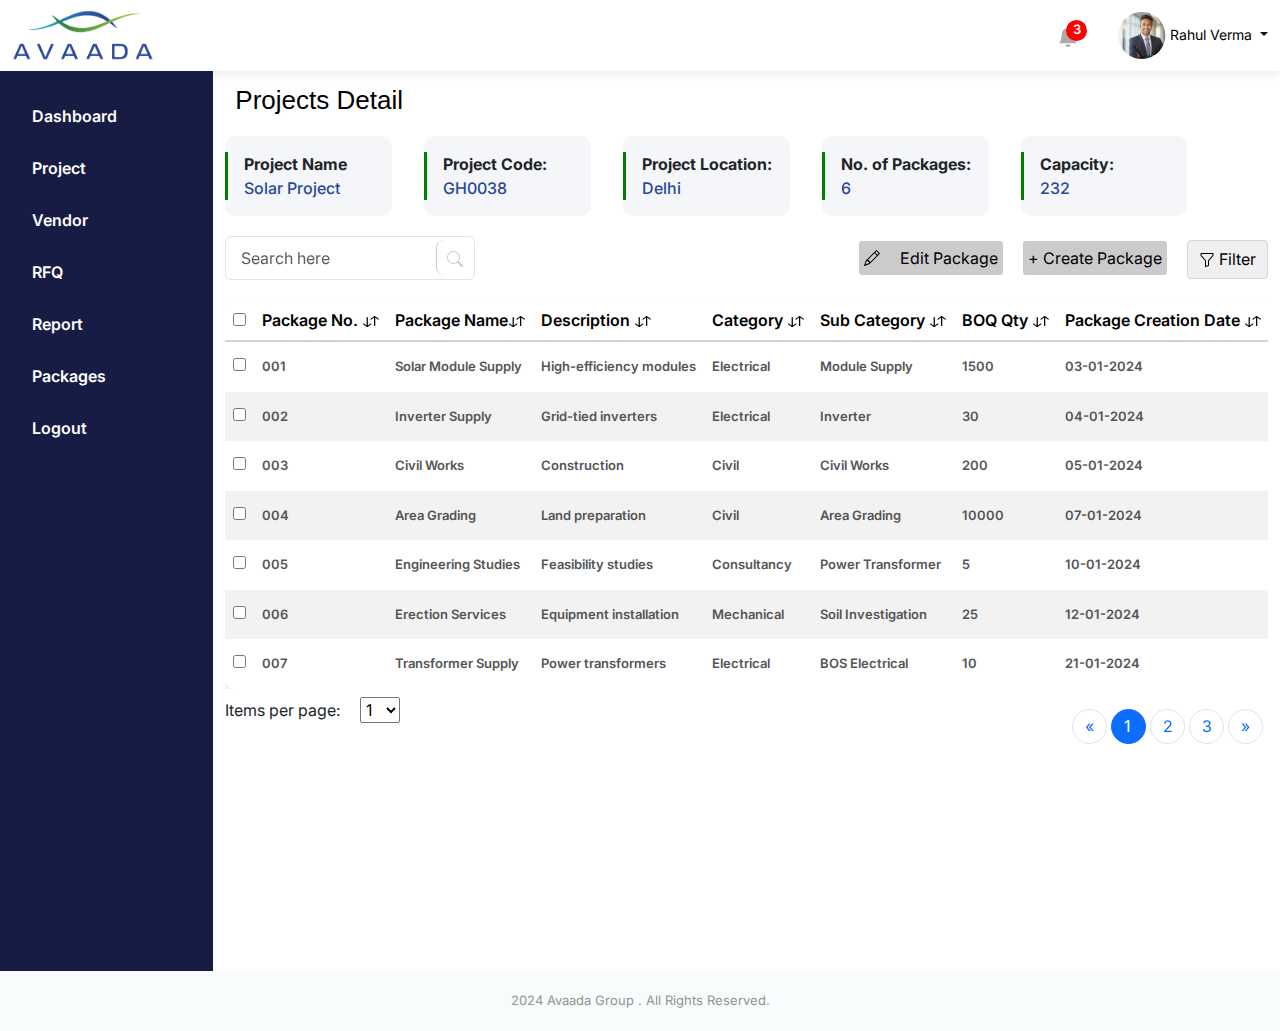
==== Detailproject.html @ 801e7b86 "." ====
<!DOCTYPE html>
<html lang="en">
  <head>
    <meta charset="UTF-8" />
    <meta name="viewport" content="width=device-width, initial-scale=1.0" />
    <title>Avaada</title>
    <link rel="stylesheet" href="css/bootstrap.min.css" />
    <link rel="stylesheet" href="css/style.css" />
    <link rel="preconnect" href="https://fonts.googleapis.com" />
    <link rel="preconnect" href="https://fonts.gstatic.com" crossorigin />
    <link
      href="https://fonts.googleapis.com/css2?family=Inter:wght@300;400;500;600;700;800&display=swap"
      rel="stylesheet"
    />
  </head>
  <body>
    <header>
      <div class="container-fluid">
        <div class="row">
          <div class="col-md-2">
            <a href="listingproject.html"
              ><img src="images/logo.png" alt="" height="51"
            /></a>
          </div>

          <div class="col-md-5 ms-auto invites_log1">
            <div class="invites"></div>

            <div class="notification">
              <a
                class="dropdown-toggle"
                href="#"
                role="button"
                data-bs-toggle="dropdown"
                aria-expanded="false"
              >
                <svg
                  xmlns="http://www.w3.org/2000/svg"
                  width="20"
                  height="20"
                  fill="currentColor"
                  class="bi bi-bell-fill"
                  viewBox="0 0 16 16"
                >
                  <path
                    d="M8 16a2 2 0 0 0 2-2H6a2 2 0 0 0 2 2m.995-14.901a1 1 0 1 0-1.99 0A5 5 0 0 0 3 6c0 1.098-.5 6-2 7h14c-1.5-1-2-5.902-2-7 0-2.42-1.72-4.44-4.005-4.901"
                  />
                </svg>

                <div class="circle">3</div>
              </a>

              <div class="dropdown">
                <div class="notifications dropdown-menu">
                  <div class="notifications_heading justify-content-between">
                    Notifications

                    <span>2 New</span>
                  </div>

                  <div class="notifications_inside">
                    <ul>
                      <li>
                        <a href="#"
                          >New vendor details submitted: Vendor Code VND205</a
                        >
                        <div class="time_outer">
                          <img src="images/time.png" alt="" /> 30 Min Ago
                        </div>
                      </li>

                      <li>
                        <a href="#"
                          >Vendor details received: Vendor Code VND203, Name -
                          MechCorp Engineering.</a
                        >
                        <div class="time_outer">
                          <img src="images/time.png" alt="" /> 47 Min Ago
                        </div>
                      </li>
                    </ul>
                  </div>
                </div>
              </div>
            </div>

            <div class="user_box">
              <img src="images/userkumar.png" alt="" />
              <a
                class="dropdown-toggle"
                href="#"
                role="button"
                data-bs-toggle="dropdown"
                aria-expanded="false"
              >
                Rahul Verma
              </a>

              <div class="dropdown">
                <ul class="dropdown-menu">
                  <li><a class="dropdown-item" href="#">Profile </a></li>
                  <li><a class="dropdown-item" href="#">Settings</a></li>
                  <li><a class="dropdown-item" href="index.html">Logout</a></li>
                </ul>
              </div>
            </div>
          </div>
        </div>
      </div>
    </header>

    <section>
      <div class="container-fluid">
        <div class="row">
          <div class="col-md-2 left_menu">
            <ul>
              <li><a href="#">Dashboard</a></li>
              <li><a href="#">Project</a></li>
              <li><a href="#">Vendor</a></li>
              <li><a href="Rfqlisting.html">RFQ</a></li>
              <li><a href="#">Report</a></li>
              <li><a href="listingpackage.html">Packages</a></li>
              <li><a href="#">Logout</a></li>
              <!-- <li><a href="#">Accounts</a></li> -->
            </ul>
          </div>

          <div class="col-md-10">
            <div class="listing_project">
              <p>Projects Detail</p>
            </div>
            <div class="listing_project_block_1">
              <div class="listing_project_block_2">
                <div class="listing_project_block_3">
                  <p><b>Project Name</b></p>
                  <p class="block_detail_listing">Solar Project</p>
                </div>
              </div>
              <div class="listing_project_block_2">
                <div class="listing_project_block_3">
                  <p><b>Project Code:</b></p>
                  <p class="block_detail_listing">GH0038</p>
                </div>
              </div>
              <div class="listing_project_block_2">
                <div class="listing_project_block_3">
                  <p><b>Project Location:</b></p>
                  <p class="block_detail_listing">Delhi</p>
                </div>
              </div>
              <div class="listing_project_block_2">
                <div class="listing_project_block_3">
                  <p><b>No. of Packages:</b></p>
                  <p class="block_detail_listing">6</p>
                </div>
              </div>
              <div class="listing_project_block_2">
                <div class="listing_project_block_3">
                  <p><b>Capacity:</b></p>
                  <p class="block_detail_listing">232</p>
                </div>
              </div>
            </div>
            <div class="search_filter_outers ms-auto">
              <div class="search_main">
                <div id="custom-search-input">
                  <div class="input-group col-md-12">
                    <input
                      type="text"
                      class="form-control input-lg"
                      placeholder="Search here"
                      fdprocessedid="8achb"
                    />
                    <span class="input-group-btn">
                      <button
                        class="btn btn-info btn-lg"
                        type="button"
                        fdprocessedid="trsp06"
                      >
                        <span class="glyphicon glyphicon-search"
                          ><svg
                            xmlns="http://www.w3.org/2000/svg"
                            width="16"
                            height="16"
                            fill="currentColor"
                            class="bi bi-search"
                            viewBox="0 0 16 16"
                          >
                            <path
                              d="M11.742 10.344a6.5 6.5 0 1 0-1.397 1.398h-.001q.044.06.098.115l3.85 3.85a1 1 0 0 0 1.415-1.414l-3.85-3.85a1 1 0 0 0-.115-.1zM12 6.5a5.5 5.5 0 1 1-11 0 5.5 5.5 0 0 1 11 0"
                            ></path></svg
                        ></span>
                      </button>
                    </span>
                  </div>
                </div>
              </div>
              <div class="create_listing_project">
                <a
                  href="Editpackagedetailpage.html"
                  class="vendor_btn vendor_maine_content"
                >
                  <svg
                    xmlns="http://www.w3.org/2000/svg"
                    width="16"
                    height="16"
                    fill="currentColor"
                    class="bi bi-pencil"
                    viewBox="0 0 16 16"
                  >
                    <path
                      d="M12.146.146a.5.5 0 0 1 .708 0l3 3a.5.5 0 0 1 0 .708l-10 10a.5.5 0 0 1-.168.11l-5 2a.5.5 0 0 1-.65-.65l2-5a.5.5 0 0 1 .11-.168zM11.207 2.5 13.5 4.793 14.793 3.5 12.5 1.207zm1.586 3L10.5 3.207 4 9.707V10h.5a.5.5 0 0 1 .5.5v.5h.5a.5.5 0 0 1 .5.5v.5h.293zm-9.761 5.175-.106.106-1.528 3.821 3.821-1.528.106-.106A.5.5 0 0 1 5 12.5V12h-.5a.5.5 0 0 1-.5-.5V11h-.5a.5.5 0 0 1-.468-.325"
                    /></svg
                  >Edit Package
                </a>
                <a
                  href="Deatilpackage.html"
                  class="vendor_btn vendor_maine_content"
                  >+ Create Package</a
                >
                <div class="filter_main">
                  <button fdprocessedid="wyyigxh">
                    <span>
                      <svg
                        xmlns="http://www.w3.org/2000/svg"
                        width="16"
                        height="16"
                        fill="currentColor"
                        class="bi bi-funnel"
                        viewBox="0 0 16 16"
                      >
                        <path
                          d="M1.5 1.5A.5.5 0 0 1 2 1h12a.5.5 0 0 1 .5.5v2a.5.5 0 0 1-.128.334L10 8.692V13.5a.5.5 0 0 1-.342.474l-3 1A.5.5 0 0 1 6 14.5V8.692L1.628 3.834A.5.5 0 0 1 1.5 3.5zm1 .5v1.308l4.372 4.858A.5.5 0 0 1 7 8.5v5.306l2-.666V8.5a.5.5 0 0 1 .128-.334L13.5 3.308V2z"
                        ></path>
                      </svg>
                    </span>
                    Filter
                  </button>
                </div>
              </div>
            </div>

            <div class="listing_main" style="overflow-x: scroll">
              <table>
                <thead>
                  <tr>
                    <th><input type="checkbox" /></th>
                    <th class="vendor_tabels">
                      Package No. <img src="images/code.png" alt="" />
                    </th>
                    <th class="vendor_tabels">
                      Package Name<img src="images/code.png" alt="" />
                    </th>
                    <th class="vendor_tabels">
                      Description
                      <img src="images/code.png" alt="" />
                    </th>
                    <th class="vendor_tabels">
                      Category <img src="images/code.png" alt="" />
                    </th>
                    <th class="vendor_tabels">
                      Sub Category
                      <img src="images/code.png" alt="" />
                    </th>
                    <th class="vendor_tabels">
                      BOQ Qty
                      <img src="images/code.png" alt="" />
                    </th>
                    <th class="vendor_tabels">
                      Package Creation Date
                      <img src="images/code.png" alt="" />
                    </th>
                    <th class="vendor_tabels">
                      Status <img src="images/code.png" alt="" />
                    </th>
                    <th class="vendor_tabels">
                      Department <img src="images/code.png" alt="" />
                    </th>
                    <th class="vendor_tabels">
                      Due Date <img src="images/code.png" alt="" />
                    </th>
                  </tr>
                </thead>
                <tbody>
                  <tr class="maine_tr_vendor">
                    <td><input type="checkbox" /></td>

                    <td>001</td>
                    <td>Solar Module Supply</td>
                    <td>High-efficiency modules</td>
                    <td>Electrical</td>
                    <td>Module Supply</td>
                    <td>1500</td>
                    <td>03-01-2024</td>
                    <td><p class="maine_inprogess_listing">Planning</p></td>
                    <td>Procurement</td>
                    <td>03-01-2024</td>
                  </tr>
                  <tr class="maine_tr_vendor">
                    <td><input type="checkbox" /></td>

                    <td>002</td>
                    <td>Inverter Supply</td>
                    <td>Grid-tied inverters</td>
                    <td>Electrical</td>
                    <td>Inverter</td>
                    <td>30</td>
                    <td>04-01-2024</td>
                    <td><p class="maine_inprogess_listing">Ordered</p></td>
                    <td>Procurement</td>
                    <td>04-01-2024</td>
                  </tr>

                  <tr class="maine_tr_vendor">
                    <td><input type="checkbox" /></td>

                    <td>003</td>
                    <td>Civil Works</td>
                    <td>Construction</td>
                    <td>Civil</td>
                    <td>Civil Works</td>
                    <td>200</td>
                    <td>05-01-2024</td>
                    <td><p class="maine_inprogess_listing">Delivered</p></td>
                    <td>Procurement</td>
                    <td>05-01-2024</td>
                  </tr>
                  <tr class="maine_tr_vendor">
                    <td><input type="checkbox" /></td>

                    <td>004</td>
                    <td>Area Grading</td>
                    <td>Land preparation</td>
                    <td>Civil</td>
                    <td>Area Grading</td>
                    <td>10000</td>
                    <td>07-01-2024</td>
                    <td><p class="maine_inprogess_listing">In Progress</p></td>
                    <td>Procurement</td>
                    <td>07-01-2024</td>
                  </tr>
                  <tr class="maine_tr_vendor">
                    <td><input type="checkbox" /></td>

                    <td>005</td>
                    <td>Engineering Studies</td>
                    <td>Feasibility studies</td>
                    <td>Consultancy</td>
                    <td>Power Transformer</td>
                    <td>5</td>
                    <td>10-01-2024</td>
                    <td><p class="maine_inprogess_listing">Completed</p></td>
                    <td>Engineering</td>
                    <td>10-01-2024</td>
                  </tr>

                  <tr class="maine_tr_vendor">
                    <td><input type="checkbox" /></td>

                    <td>006</td>
                    <td>Erection Services</td>
                    <td>Equipment installation</td>
                    <td>Mechanical</td>
                    <td>Soil Investigation</td>
                    <td>25</td>
                    <td>12-01-2024</td>
                    <td><p class="maine_inprogess_listing">Scheduled</p></td>
                    <td>Scheduled</td>
                    <td>12-01-2024</td>
                  </tr>
                  <tr class="maine_tr_vendor">
                    <td><input type="checkbox" /></td>

                    <td>007</td>
                    <td>Transformer Supply</td>
                    <td>Power transformers</td>
                    <td>Electrical</td>
                    <td>BOS Electrical</td>
                    <td>10</td>
                    <td>21-01-2024</td>
                    <td><p class="maine_inprogess_listing">Awaiting</p></td>
                    <td>Procurement</td>
                    <td>21-01-2024</td>
                  </tr>
                </tbody>
              </table>
            </div>

            <div class="pagination_outer">
              <nav aria-label="Page navigation example">
                <ul class="pagination">
                  <li class="page-item">
                    <a class="page-link" href="#" aria-label="Previous">
                      <span aria-hidden="true">«</span>
                      <span class="sr-only"></span>
                    </a>
                  </li>
                  <li class="page-item active">
                    <a class="page-link" href="#">1</a>
                  </li>
                  <li class="page-item"><a class="page-link" href="#">2</a></li>
                  <li class="page-item"><a class="page-link" href="#">3</a></li>
                  <li class="page-item">
                    <a class="page-link" href="#" aria-label="Next">
                      <span aria-hidden="true">»</span>
                      <span class="sr-only"></span>
                    </a>
                  </li>
                </ul>
              </nav>
            </div>

            <div class="maine_dropdown">
              <p>Items per page:</p>
              <select>
                <option value="1">1</option>
                <option value="2">2</option>
                <option value="3">3</option>
                <option value="4">4</option>
                <option value="5">5</option>
                <option value="5">6</option>
                <option value="5">7</option>
                <option value="5">8</option>
                <option value="5">9</option>
                <option value="5">10</option>
              </select>
            </div>
          </div>
        </div>
      </div>
    </section>

    <footer class="top_remove">2024 Avaada Group . All Rights Reserved.</footer>

    <script src="js/popper.min.js"></script>
    <script src="js/bootstrap.min.js"></script>
    <script src="https://code.jquery.com/jquery-3.5.1.slim.min.js"></script>
    <script src="https://cdn.jsdelivr.net/npm/@popperjs/core@2.5.2/dist/umd/popper.min.js"></script>
    <script src="https://stackpath.bootstrapcdn.com/bootstrap/4.5.2/js/bootstrap.min.js"></script>

    <!-- Your custom JavaScript -->
  </body>
</html>
---- css/style.css ----
body {
  margin: 0px;
  padding: 0px;
  outline: none;
  overflow-x: hidden;
  font-family: "Inter", sans-serif;
  background: #ffffff;
}

h1,
h2,
h3,
h4,
h5,
h6 {
  margin: 0px;
  padding: 0px;
}

footer {
  background: #f9fcfc;
  color: #929292;
  font-size: 13px;
  text-align: center;
  padding: 20px 0;
  margin-top: 50px;
}

.login-left .carousel-caption {
  position: relative;
  right: 0;
  left: 0;
}

.login-left .carousel-indicators [data-bs-target] {
  box-sizing: content-box;
  flex: 0 1 auto;
  width: 10px;
  height: 10px;
  padding: 0;
  border-radius: 50%;
  margin-right: 3px;
  margin-left: 3px;
  text-indent: -999px;
  cursor: pointer;
  background-color: #284f9d;
  background-clip: padding-box;
  border: 0;
  border-top: 10px solid transparent;
  border-bottom: 10px solid transparent;

  transition: opacity 0.6s ease;
}

.top_remove {
  margin-top: 0px;
}

.space {
  width: 100%;
  height: 40px;
}

.save_next_btn {
  background-color: #4f9433;
  color: #fff;
  font-size: 14px;
  border-radius: 50px;
  font-weight: 500;
  padding: 8px 26px;
}

.clear_btn {
  background-color: #fff;
  border: #cdd4d9 solid 1px;
  color: #000;
  font-size: 14px;
  border-radius: 50px;
  font-weight: 500;
  padding: 8px 26px;
}

.clear_btn:hover {
  background-color: #cdd4d9;
  border: #cdd4d9 solid 1px;
  color: #000;
  font-size: 14px;
  border-radius: 50px;
  font-weight: 500;
  padding: 8px 26px;
}

.save_next_btn:hover {
  background: rgb(2, 0, 36);
  background: linear-gradient(
    90deg,
    rgba(2, 0, 36, 1) 0%,
    rgba(33, 148, 206, 1) 0%,
    rgba(41, 75, 154, 1) 100%
  );
}

h1 {
  color: #272626;
  font-size: 23px;
  margin: 20px 0 11px 0;
}
h2 {
  color: #272626;
  font-size: 26px;
  margin: 20px 0 11px 0;
}

hr {
  margin: 9px 0;
  color: inherit;
  border: 0;
  border-top: var(--bs-border-width) solid;
  opacity: 0.25;
}

.mb-3 {
  margin-bottom: 0rem !important;
}

.green a {
  background: #4f9433;
}

a.green_clr {
  color: #4f9433 !important;
}

a.green {
  background: #4f9433 !important;
  color: #fff !important;
}

a.blue {
  background: #525c75 !important;
  color: #fff !important;
}

.login-outer:after {
  content: "";
  background: url(../images/bg-bottom.png) no-repeat bottom center;
  background-size: cover;
  bottom: -10px;
  height: 111px;
  position: fixed;
  width: 100%;
}

.user {
  position: absolute;
  color: #929292;
  left: 9px;
  bottom: 14px;
}

.lock {
  position: absolute;
  color: #929292;
  left: 9px;
  bottom: 14px;
}

.login-left {
  background: #f9fcfc;
  height: 100vh;
  text-align: center;
  padding: 50px 0 0 0;
  z-index: 1;
}

.sustainable_Solutions {
  width: 50%;
  margin: 0 auto;
  padding-top: 32px;
}

.sustain_heading {
  font-size: 25px;
  color: #000;
  font-weight: 500;
  text-align: center;
  line-height: 26px;
  margin: 20px 0;
}

.sub_sustain_heading {
  font-size: 15px;
  color: #797979;
  text-align: center;
}

/*login section code start*/

.login-form-ot {
  background: #fff;
  height: 100vh;
}

.login-form {
  padding: 77px 180px;

  margin: 0 auto;
}

.login-form,
label {
  font-weight: 500;
}

.text-center {
  text-align: center !important;
}

.text-center,
.title {
  font-size: 25px;
  color: #000;
}

.text-center p {
  font-size: 16px;
  color: #525252;
}

.eye {
  position: absolute;
  right: 10px;
  bottom: 14px;
  color: #929292;
}

.show-pass {
  cursor: pointer;
}

.show-pass {
  border-radius: 0 0.5rem 0.5rem 0 !important;
}

.bi-eye-slash::before {
  content: "\f340";
}

.show-pass .fa-eye {
  display: none;
}

.fa {
  font-family: var(--fa-style-family, "Font Awesome 6 Free");
  font-weight: var(--fa-style, 900);
}

.form-h {
  height: 49px;
  border: #c9c9c9 solid 1px;
  padding: 10px 40px;
}

.mt-4 {
  margin-top: 0.5rem !important;
}

.btn-log {
  width: 100%;
  background: rgb(2, 0, 36);
  margin-top: 10px;
  background: linear-gradient(
    90deg,
    rgba(2, 0, 36, 1) 0%,
    rgba(33, 148, 206, 1) 0%,
    rgba(41, 75, 154, 1) 100%
  );
  height: 49px;
  line-height: 37px;
  font-size: 18px;
  font-weight: 700;
}

.btn-log:hover {
  background: #4f9433;
  border: none;
}

.mb-2 {
  margin-bottom: -0.5rem !important;
}

.remember_me {
  font-size: 13px;
  color: #a1a1a1;
}

.for_pass {
  font-size: 13px;
  color: #276db1;
  text-decoration: none;
}

.login-form .login-title {
  text-align: center;
  position: relative;
  margin-bottom: 11px;
  z-index: 1;
  display: flex;
  align-items: center;
}

.login-form .login-title:before,
.login-form .login-title:after {
  content: "";
  height: 1px;
  flex: 1 1;
  left: 0;
  background-color: #e1e1f0;
  margin: 0;
  padding: 0;
}

.otp {
  border: #228cc8 solid 1px;
  font-size: 15px;
  width: 17%;
  color: #000000;
  margin-right: 18px;
  padding: 10px 0px;
  font-weight: 500;
}

.mr-top {
  margin-top: 7px;
}

.otp:last-child {
  margin-right: 0px;
}

.otp:hover {
  background: #f9f9f9;
  font-size: 15px;
  color: #000000;
  padding: 10px 0px;
  font-weight: 500;
}

.mb-4 {
  margin-bottom: 0.5rem !important;
}

/*login section code start*/

/*Vendor Registration popup code start*/

.vendor_popup_outer {
  justify-content: center;
  display: flex;
}

.vendor_heading {
  display: flex;
  font-size: 20px;
  border-bottom: #ececec solid 1px;
  padding-bottom: 8px;
  margin-block: 9px;
}

/*notifications code start*/

.notifications {
  width: 301px;
  position: absolute;
  background: white;
  top: 45px;
  right: 194px;
  border-radius: 10px;
  box-shadow: rgba(0, 0, 0, 0.07) 0px 4px 8px 0px;
  border: none !important;
  margin-top: 20px;
  padding-top: 0;
}

.notifications .dropdown-menu {
  border: none !important;
}
.remark_btn_factory {
  text-decoration: none;
  color: white;
}

.notifications_heading {
  background: #274594;
  color: #fff;
  display: flex;
  padding: 18px 12px;
  font-weight: 600;
  font-size: 20px;
  -webkit-border-top-left-radius: 10px;
  -webkit-border-top-right-radius: 10px;
  -moz-border-radius-topleft: 10px;
  -moz-border-radius-topright: 10px;
  border-top-left-radius: 10px;
  border-top-right-radius: 10px;
}

.notifications_heading span {
  background: #fff;
  color: #ff0000;
  border-radius: 6px;
  padding: 1px 7px;
  display: flex;
  justify-content: center;
  align-items: center;
  font-size: 14px;
}

.notifications_inside {
  padding: 10px 20px;
}

.notifications_inside ul {
  margin: 0px;
  padding: 0px;
}

.notifications_inside ul li {
  list-style: none;
  border-bottom: #c4c0c0 solid 1px;
  margin-top: 10px;
  padding-bottom: 14px;
}

.notifications_inside ul li:last-child {
  border-bottom: none;
}

.notifications_inside ul li a {
  color: #5c5a5a;
  font-size: 15px;
  text-decoration: none;
  line-height: 20px;
  font-weight: 600;
}

.notifications_inside ul li a:hover {
  color: #274594;
}

.time_outer {
  color: #969090;
  font-size: 13px;
  margin-top: 8px;
  font-weight: 600;
}

/*notifications code end*/

.chat_bx {
  position: fixed;
  right: 10px;
  bottom: 65px;
}

/*onboarding status code start*/

a.view_submit {
  background: #274594;
  width: 20%;
  border-radius: 4px;
  margin: 44px auto;
  display: block;
  color: #fff;
  font-size: 18px;
  font-weight: 500;
  align-items: center;
  text-decoration: none;
  text-align: center;
  justify-content: center;
  display: flex;
  height: 50px;
  transition: all 0.4s ease;
  -webkit-transition: all 0.4s ease;
  -o-transition: all 0.4s ease;
}

a.view_submit:hover {
  background: #d9d9d9;
  color: #000000;
}

.onboard_status-outer {
  background: white;
  border-radius: 10px;
  box-shadow: 0 4px 8px 0 rgba(0, 0, 0, 0.07);
  margin: 0 auto;

  max-width: 1343px;
  margin-top: 40px;
  margin-bottom: 90px;

  box-sizing: border-box;
  padding: 6px 31px;
}

.bs-wizard {
  margin-top: 40px;
}

/*Form Wizard*/
.bs-wizard {
  padding: 0 0 10px 0;
}
.bs-wizard > .bs-wizard-step {
  padding: 0;
  position: relative;
  width: 20%;
}

.bs-wizard > .bs-wizard-step .bs-wizard-stepnum {
  color: #595959;
  font-size: 16px;
  font-weight: 600;
  margin-bottom: 5px;
}
.bs-wizard > .bs-wizard-step .bs-wizard-info {
  color: #5c5a5a;
  font-size: 12px;
  font-weight: 500;
}
.bs-wizard > .bs-wizard-step > .bs-wizard-dot {
  position: absolute;
  width: 30px;
  height: 30px;
  color: #5c5a5a;
  display: block;
  background: #0162dd;
  top: 45px;
  text-decoration: none;
  left: 50%;
  font-weight: 700;
  font-size: 19px;
  text-align: center;
  margin-top: -15px;
  margin-left: -15px;
  border-radius: 50%;
}

.received_box {
  background: #efeeee;
  color: #5c5a5a;
  border-radius: 4px;
  font-size: 14px;
  font-weight: 600;
  padding: 11px;
  width: 95%;
  margin-top: 26px;
}

.received_box:hover {
  background: #0162dd;
  color: #fff;
}

.received_box:hover h5 {
  color: #fff;
  font-size: 14px;
  font-weight: 400;
}

.received_box h5 {
  color: #5c5a5a;
  font-size: 14px;
  font-weight: 400;
  margin-top: 6px;
}

.completed_txt {
  color: #4f9433;
  font-size: 14px;
  font-weight: 600;
  text-align: center;
}

.pending_txt {
  color: #fc8b07;
  font-size: 14px;
  font-weight: 600;
  text-align: center;
}

.bs-wizard > .bs-wizard-step > .bs-wizard-dot:after {
  content: " ";
  width: 14px;
  height: 14px;
  display: none;
  background: #fbbd19;
  border-radius: 50px;
  position: absolute;
  top: 8px;
  left: 8px;
}
.bs-wizard > .bs-wizard-step > .progress {
  position: relative;
  border-radius: 0px;
  height: 3px;
  box-shadow: none;
  margin: 20px 0;
}
.bs-wizard > .bs-wizard-step > .progress > .progress-bar {
  width: 0px;
  box-shadow: none;
  background: #0162dd;
}
.bs-wizard > .bs-wizard-step.complete > .progress > .progress-bar {
  width: 100%;
}
.bs-wizard > .bs-wizard-step.active > .progress > .progress-bar {
  width: 50%;
}
.bs-wizard > .bs-wizard-step:first-child.active > .progress > .progress-bar {
  width: 0%;
}
.bs-wizard > .bs-wizard-step:last-child.active > .progress > .progress-bar {
  width: 100%;
}
.bs-wizard > .bs-wizard-step.disabled > .bs-wizard-dot {
  background-color: #f5f5f5;
}
.bs-wizard > .bs-wizard-step.disabled > .bs-wizard-dot:after {
  opacity: 0;
}
.bs-wizard > .bs-wizard-step:first-child > .progress {
  left: 50%;
  width: 50%;
}
.bs-wizard > .bs-wizard-step:last-child > .progress {
  width: 50%;
}
.bs-wizard > .bs-wizard-step.disabled a.bs-wizard-dot {
  pointer-events: none;
}

/*onboarding status code end*/

/*invite section  code start*/

/*invite section  code end*/

.listing_main table {
  width: 100%;
  border-collapse: collapse;
  margin-top: 20px;
  box-shadow: 0 4px 8px rgba(0, 0, 0, 0.1);
  border-radius: 10px;
  overflow: hidden;
}

.listing_main th,
td {
  /*border: 1px solid #ddd;*/
  padding: 8px;
  text-align: left;
}

.listing_main th {
  background-color: white;
  cursor: pointer;
  color: #3767f0;
  font-weight: 600;
  border-bottom: #d8d4d4 solid 2px;
}

.listing_main td {
  font-size: 13px;
  font-weight: 600;
  color: #555555;
}

.status-buttons a {
  display: inline-block;
  padding: 3px 8px;
  cursor: pointer;
  border: none;
  color: #fff;
  border-radius: 3px;
  text-decoration: none;
}

.view-button {
  background-color: rgb(162, 159, 159);
}

.bidding-button {
  background-color: #4f9433;
}

.listing_main tr.gray-row,
tbody tr:nth-child(even) {
  background-color: #f2f2f2;
}

.listing_main tr.gray-row,
tbody tr:nth-child(odd) {
  background-color: #fff;
}

.listing_main th.sortable {
  position: relative;
}

.listing_main th.sortable::after {
  content: "";
  position: absolute;
  width: 13px;
  top: 14px;
  height: 16px;
  background: url(../images/ascending_descending.jpg) no-repeat bottom center;
  right: 18px;
  opacity: 0.8;
}

.listing_main th.sorted-asc::after {
  content: "\2191"; /* Unicode character for up arrow */
  opacity: 1;
  color: blue;
}

.listing_main th.sorted-desc::after {
  content: "\2193"; /* Unicode character for down arrow */
  opacity: 1;
  color: blue;
}

#custom-search-input {
  padding: 3px;
  border: solid 1px #e4e4e4;
  border-radius: 6px;
  background-color: #fff;
}

#custom-search-input input {
  border: 0;
  box-shadow: none;
}

#custom-search-input button {
  margin: 0 0 0 0;
  background: none;
  box-shadow: none;
  border: 0;
  color: #ccc;
  padding: 0 8px 0 10px;
  border-left: solid 1px #ccc;
}

#custom-search-input button:hover {
  border: 0;
  box-shadow: none;
  border-left: solid 1px #ccc;
}

#custom-search-input .glyphicon-search {
  font-size: 23px;
}

/*profile section  code start*/

.main-body {
  padding: 15px;
}

.card {
  position: relative;
  display: flex;
  flex-direction: column;
  border: none;
  min-width: 0;
  word-wrap: break-word;
  background-color: #fff;
  background-clip: border-box;

  border-radius: 10px;
}

.card-body {
  flex: 1 1 auto;
  min-height: 1px;
  padding: 1rem;
}

.gutters-sm {
  margin-right: -8px;
  margin-left: -8px;
}

.gutters-sm > .col,
.gutters-sm > [class*="col-"] {
  padding-right: 8px;
  padding-left: 8px;
}
.mb-3,
.my-3 {
  margin-bottom: 1rem !important;
}

.h-100 {
  height: 100% !important;
}
.shadow-none {
  box-shadow: none !important;
}

.latest_date {
  font-size: 14px;
  margin-top: 18px;
  color: #929292;
}

.latest_date span {
  font-weight: 600;
}

/*profile section  code end*/

/* vendors details view profile start */

.date_download {
  display: flex;
}

.download_btn {
  margin-top: 15px;
}

.download_btn a {
  background: #f0eef0 !important;
  text-decoration: none;
  margin-left: 15px;
  padding: 8px 10px;
  border-radius: 8px;
  font-weight: 600;
  color: #000;
}

.bar_wt {
  width: 44% !important;
}

.download_btn .dropdown-menu a {
  background: none !important;
  font-weight: 400;
  margin-left: 0px;
  font-size: 13px;
}

.vendor_name {
  font-size: 14px;
}

.vendor_name span {
  font-size: 22px;
  font-weight: 500;
  color: #161c44;
}

.vendor_name_status {
  display: flex;
}

.vendor_status_main {
  width: 70%;
}

.vendor_status_main .bs-wizard-dot {
  top: 21px !important ;
}

.vendor_status_main .bs-wizard {
  margin-top: 0px;
}

.business_financial_technical_tabs {
  margin-top: 20px;
}

.business_financial_technical_tabs .nav-item {
  width: 31% !important;
  line-height: 18px;
  background: #f0eef0;
}

.business_financial_technical_tabs .nav-link {
  text-align: left;
  color: #000;
}

.cus_li {
  justify-items: center;
  align-items: center;
  display: flex;
}

.one_two_main {
  display: flex;
}

.one_div {
  order: 1;
  background: #f0eef0;
  border-radius: 6px;
  height: 69px;
}

.one_div ul {
  margin: 0px;
  padding: 0px;
}

.one_div ul li {
  list-style: none;
  float: left;
  width: 33%;
  padding: 10px 8px;
}

.one_div ul li a {
  color: #000;
  text-decoration: none;

  display: block;
  padding: 2px 12px;
  line-height: 22px;
}

.one_div ul li a.active {
  color: #fff;
  background: #0d6efd;
}

.approve_hold_reject {
  order: 2;
  width: 30%;
}

.approve_button {
  display: flex;
}

.approve_button a {
  border: #dee2e6 solid 1px;
  padding: 6px 10px;
  margin-right: 6px;
  font-size: 14px;
}

.approve_button a:last-child {
  margin-right: 0px;
}

.assigned_to {
  display: flex;

  margin: 10px 0px 0 0;
}

.assigned_to label {
  font-size: 13px;
  justify-content: center;
  display: flex;
  align-items: center;
  margin-right: 9px;
}

.assigned_to .form-select {
  --bs-form-select-bg-img: url(
    data:image/svg + xml,
    %3csvgxmlns="http://www.w3.org/2000/svg"viewBox="0 0 16 16"%3e%3cpathfill="none"stroke="%23343a40"stroke-linecap="round"stroke-linejoin="round"stroke-width="2"d="m2 5 6 6 6-6"/%3e%3c/svg%3e
  );
  display: block;
  width: 36%;
  padding: 0.375rem 2.25rem 0.375rem 0.75rem;
  font-size: 1rem;
  font-weight: 400;
  line-height: 1.5;
  color: var(--bs-body-color);
  -webkit-appearance: none;
  -moz-appearance: none;
  appearance: none;
  background-color: var(--bs-body-bg);
  background-image: var(--bs-form-select-bg-img),
    var(--bs-form-select-bg-icon, none);
  background-repeat: no-repeat;
  background-position: right 0.75rem center;
  background-size: 16px 12px;
  border: var(--bs-border-width) solid var(--bs-border-color);
  border-radius: var(--bs-border-radius);
  transition: border-color 0.15s ease-in-out, box-shadow 0.15s ease-in-out;
}

.white_box_2 {
  background: white;
  border-radius: 10px;
  box-shadow: 0 4px 8px 0 rgba(0, 0, 0, 0.07);
  width: 48%;
  font-size: 13px;
  margin-right: 45px;
  box-sizing: border-box;
  padding: 6px 25px;
}

.white_box_2 h6 {
  font-size: 13px;
}

.white_box_2:last-child {
  margin-right: 0px;
}

.business_view_details {
  display: flex;
  margin-top: 30px;
}

/* vendors details view profile end */

/*factory Visit checklist code start*/

.factory_checklist {
  overflow-x: scroll;
}

.factory_checklist select {
  font-size: 13px;
}

.factory_checklist input {
  height: 37px;
  border: #c9c9c9 solid 1px;
  padding: 3px 10px;
  font-size: 13px;
}

.table_width {
  width: 40%;
}

/*factory Visit checklist code end*/

/* Existing Vendors */

.vendor {
  font-size: 15px;
  color: #444444;
  cursor: pointer;
}
.vendor a {
  color: black;
  text-decoration: none;
}
.table-container {
  width: 100%;
  overflow-x: auto;
  margin: 20px auto;
}
.vendor_tabel {
  white-space: nowrap;
  color: #3767f0 !important;
}
.maine_tr_vendor {
  white-space: nowrap;
  width: max-content !important;
}
select {
  padding: 1px;
  margin: 0 !important;
  font-size: 16px;
  outline: none !important;
}

.invites_log1 {
  display: flex;
  justify-content: flex-end;
  align-items: center;
}
.vendor_maine_content {
  background-color: #cccbcc;
  color: #000;
}
.modal-body_lets {
  text-align: center;
}
.done_btn {
  background-color: #4f9433;
  color: #fff;
  font-size: 14px;
  border-radius: 8px;
  font-weight: 500;
  padding: 8px 26px;
  cursor: pointer;
  margin-bottom: 10px;
  margin-top: 10px;
}
a.view_submit_done {
  background: #274594;
  width: 20%;
  border-radius: 4px;
  margin: 44px auto;
  display: block;
  color: #fff;
  font-size: 18px;
  font-weight: 500;
  align-items: center;
  text-decoration: none;
  text-align: center;
  justify-content: center;
  display: flex;
  height: 50px;
}
.lets_select_sme {
  width: 100% !important;
}

.d {
  display: flex;
  /* margin-top: 30px; */
}

/* Existing Vendors */

/* Factory Popup */

.lets_select_date {
  width: 48%;
}
.toggle-container {
  display: flex;
  align-items: center;
}

.toggle-checkbox {
  display: none;
}

.lets_toggle_nobtn {
  display: flex;
  align-items: center;
}
.toggle-switch {
  position: relative;
  width: 60px;
  height: 30px;
  background-color: green;
  border-radius: 15px;
  cursor: pointer;
  margin: 7px;
}

.toggle-handle {
  position: absolute;
  top: 2px;
  left: 2px;
  width: 40%;
  height: 26px;
  background-color: white;
  border-radius: 50%;
  transition: transform 0.3s ease-in-out;
}

.toggle-checkbox:checked + .toggle-switch {
  background-color: red;
}

.toggle-checkbox:checked + .toggle-switch .toggle-handle {
  transform: translateX(30px);
}
.let_icon_calendar {
  position: absolute;
  left: 42%;
  top: 26%;
}

/* Status Onboarding */
.maine_received_box {
  color: #5c5a5a;
  border-radius: 4px;
  font-size: 14px;
  font-weight: 600;
  padding: 11px;
  width: 95%;
  margin-top: 26px;
  margin-left: 14%;
}
.approve-btn {
  border-radius: 4px;
  background: #d9d9d9;
  padding: 3px;
  margin: 3px 4px;
  width: 28%;
}
.reject-btn {
  border-radius: 4px;
  background: #fff;
  padding: 3px 4px;
  width: 28%;
}

.party_in {
  display: flex;
}

.party_in {
  font-size: 13px;
  font-weight: 500;
  margin-bottom: 5px;
}

.des_bx {
  width: 200px;
  font-size: 12px;
}

.status_bx a {
  color: orange;
  font-size: 12px;
  text-decoration: none;
}

/* Status Onboarding */

/* Status_progress_onboarding */
.inpending_txt {
  color: #078dfc;
  font-size: 14px;
  font-weight: 600;
  text-align: center;
}
.approve-btn1 {
  border-radius: 4px;
  background: #d9d9d9;

  margin: 7px;
  padding: 4px 12px;
}
.reject-btn1 {
  border-radius: 4px;
  background: #fff;
  padding: 4px 12px;
  margin: 7px;
}

.approve-btn_reject {
  display: flex;
  align-items: center;
  justify-content: center;
}

/* Status_progress_onboarding */

/* Status_validation_complete */
.validation_sap {
  font-family: sans-serif;
  font-size: 16px;
  font-weight: 500;
  text-align: center;
}
.maine_remarks_input {
  display: flex;
  align-items: center;
  justify-content: center;
  margin-bottom: 20px;
}
.remarks_input {
  border: 1px solid #c9c9c9;
}

.form-controlee {
  width: 20%;
  margin: 10px;
}

.form-controlee {
  display: block;
  /* width: 100%; */
  padding: 0.375rem 0.75rem;
  font-size: 1rem;
  font-weight: 400;
  line-height: 1.5;
  color: var(--bs-body-color);
  -webkit-appearance: none;
  -moz-appearance: none;
  appearance: none;
  background-color: var(--bs-body-bg);
  background-clip: padding-box;
  border: var(--bs-border-width) solid var(--bs-border-color);
  border-radius: var(--bs-border-radius);
  transition: border-color 0.15s ease-in-out, box-shadow 0.15s ease-in-out;
}

.onboarding_status_validation {
  display: flex;
  align-items: center;
  justify-content: space-between;
}
.maine_gst {
  font-family: sans-serif;
  font-size: 15px;
  font-weight: 300;
}
.maine .bs-wizard-dot {
  top: 21px !important;
}

.approve-btn_reject_vendor {
  border: #dee2e6;
  padding: 6px 7px;
  margin-right: 10px;
  font-size: 14px;
  justify-content: center;
  align-items: center;
  display: flex;
}
.form-item {
  text-align: center;
  margin-top: 10px;
}
.form-item__label {
  margin-bottom: 5px;
  font-family: sans-serif;
  font-weight: 400;
  font-size: 18px;
}
.modal-content1 {
  width: max-content;
  position: relative;
  display: flex;
  flex-direction: column;
  color: var(--bs-modal-color);
  pointer-events: auto;
  background-color: var(--bs-modal-bg);
  background-clip: padding-box;
  border: var(--bs-modal-border-width) solid var(--bs-modal-border-color);
  border-radius: var(--bs-modal-border-radius);
  outline: 0;
}

.form_selectedonboarding {
  width: 247%;
}
.imprt_icon {
  width: 17px;
}

/* Status_validation_complete */

/* Status_Mapping_Management */
/*header section code start*/

header {
  background: #fff;
  padding: 10px 0px;
  box-shadow: 0 4px 8px 0 rgba(0, 0, 0, 0.07);
}

.invites_log {
  display: flex;
  justify-content: center;
  align-items: center;
}

.invites {
  margin-right: 19px;
  display: flex;
  gap: 1rem;
}

.invites a span {
  color: #274594;
  margin-right: 5px;
}

.invites a {
  font-size: 14px;
  color: #000;
  font-weight: 600;
  text-decoration: none;
}

.notification {
  color: #aea9a9;
  position: relative;
  margin-left: 33px;
}

.notification .dropdown-toggle::after {
  display: none;
}

.notification a {
  color: #aea9a9;
  position: relative;
}

.circle {
  background: red;
  color: white;
  display: flex;
  align-items: center;
  position: absolute;
  justify-content: center;
  border-radius: 50%;
  font-size: 13px;
  width: 21px;
  font-weight: 600;
  top: -6px;
  right: -9px;
  height: 21px;
}

.user_box {
  margin-left: 40px;
}

.user_box .dropdown-menu {
  margin-top: 16px !important;
}

.user_box a {
  font-size: 14px;
  text-decoration: none;
  color: #000;
}

/*header section code end*/
.vendor3 {
  font-size: 15px;
  color: #0162dd;
  font-weight: 600;
}
.vendor_btn a {
  text-decoration: none;
  align-items: center;
  gap: -20px;
}
.vendor_btn {
  display: flex;
  justify-content: end;
  padding: 5px;
  outline: none !important;
  border: none;
  border-radius: 3px;
  cursor: pointer;
  /* margin-top: 10px; */
  gap: 20px;
}
.lets_modal_vendor {
  display: flex;
  padding-bottom: 10px;
  gap: 20px;
  width: 100%;
}
.form_h_modal {
  border: 1px solid #c9c9c9;
}
.Newvendor_category {
  padding-bottom: 10px;
}
.clear_btn_status {
  padding-top: 10px;
  padding-bottom: 20px;
  margin: 10px;
}
.error-message {
  font-style: italic;
  font-size: 10px;
  color: red;
}
.error {
  font-style: italic;
  font-size: 10px;
  color: red;
}

.search_main {
  width: 250px;
  margin-right: 17px;
}

.search_filter_outer {
  width: 350px;
  display: flex;
  margin-top: 20px;
}

.search-query::placeholder {
  font-size: 12px;
  color: #929292;
}

.filter_main {
  background: #f0f0f0;
  border: #d6d6d6 solid 1px;
  margin-top: 2px;
  display: block;
  padding: 5px 5px;
  border-radius: 4px;
  height: 39px;
}

.filter_main:hover {
  background: #dbd7d7;
}

.filter_main button {
  background: none;
  border: none;
}
.pagination_outer {
  margin-top: 20px;
  float: right;
}

.pagination_outer .pagination > li > a {
  border-radius: 50% !important;
  margin: 0 5px;
  width: 35px;
  height: 35px;
  line-height: 20px;
}
.maine_dropdown {
  display: flex;
  align-items: baseline;
  gap: 20px;
  margin-top: 8px;
}
/*left menu  code start*/

.left_menu {
  background: #161c44;
  height: 100vh;
  padding-top: 19px;
  position: sticky;
  top: 0;
}

.left_menu ul {
  margin: 0px;
  padding: 0px;
}

.left_menu ul li {
  list-style: none;
  padding: 14px 0;
}

.left_menu ul li a {
  color: #fff;
  padding: 20px;
  font-size: 16px;
  text-decoration: none;
  line-height: 20px;
  font-weight: 600;
}

.left_menu ul li a:hover {
  color: #4f9433;
}

.main_heading_lets {
  background-color: #f2f0f0 !important;
  align-items: center !important;
  display: flex !important;
  gap: 29px !important;
  padding: 12px !important;
  font-size: 20px !important;
  border-radius: 3px !important;
  margin-top: 15px;
}
.form-h {
  height: 49px;
  border: #c9c9c9 solid 1px;
  padding: 10px 40px;
}
.upload_excelfile_btn {
  width: 60% !important;

  margin-left: 10px;
  border-radius: 30px;
  font-size: 14px;
  font-family: sans-serif;
  font-style: inherit;
  color: white;
  background-color: #161c44;
  cursor: pointer;
  outline: none !important;
}
.required {
  color: red;
}
.maine_table_active {
  display: flex;
  align-items: center;
  gap: 10px;
}
.toggle-switch {
  position: relative;
  width: 58px !important;
  height: 24px !important;
  background-color: green;
  border-radius: 15px;
  cursor: pointer;
  margin: 7px;
}
.toggle-handle {
  position: absolute;
  top: 2px;
  left: 2px;
  width: 21px !important;
  height: 20px !important;
  background-color: white;
  border-radius: 50%;
  transition: transform 0.3s ease-in-out;
}

.pencil_btn {
  cursor: pointer;
}
.import_modal_btn {
  display: flex;
  align-items: center;
  gap: 5px;
}
.lets_select_sme1 {
  width: 32% !important;
}
/*left menu  code end*/
/* Status_Mapping_Management */

/* Category Management code start */

.category_outer p {
  font-size: 17px;
  color: #5c5a5a;
  margin-top: 10px;
}

.category_box {
  width: 390px;
  border-radius: 10px;

  margin: 0 20px 20px 0;
  float: left;
  box-shadow: 0 4px 8px 0 rgba(0, 0, 0, 0.07);
}

.heading_plus {
  display: flex;
  background: #3767f0;
  border-radius: 12px 12px 0 0;
  padding: 10px;
}

.heading_plus .plus-btn {
  color: white;
  margin-left: auto !important;
  background: none;
  font-size: 34px;
  line-height: 0px;
  padding: 0px;
  border: none;
  margin: 0px;
}

.category_box h3 {
  color: white;
  font-size: 17px;
}

.category_listing {
  display: flex;
  border-bottom: #cdd4d9 solid 1px;
  padding: 3px 8px;
  font-size: 14px;
}

.category_listing:last-child {
  border-bottom: 0px;
}

.category_listing input {
  margin-right: 15px;
}

.category_listing .delete {
  margin-left: auto;
  color: #959292;
}

.hold {
  margin: 0 0 0 8px;
}
.form-group {
  display: flex;
  align-items: center;
  gap: 20px;
}
.vendor3 a {
  text-decoration: none;
}
.modal-content_setup_modal {
  position: relative;
  display: flex;
  flex-direction: column;
  width: max-content;
  color: var(--bs-modal-color);
  pointer-events: auto;
  background-color: var(--bs-modal-bg);
  background-clip: padding-box;
  border: var(--bs-modal-border-width) solid var(--bs-modal-border-color);
  border-radius: var(--bs-modal-border-radius);
  outline: 0;
}

.category_listing_manager {
  display: flex;
  align-items: center;
  justify-content: space-between;
  border-bottom: #cdd4d9 solid 1px;
  padding: 3px 8px;
  font-size: 14px;
  margin-left: 10px;
}

/* Category Management code end */

/* Project Listing code Css */
.listing_project {
  margin: 10px;
  font-size: 26px;
  font-family: sans-serif;
  font-weight: 500;
  color: #000;
}
.search_filter_outers {
  justify-content: space-between;
  display: flex;
  margin-top: 20px;
}
.create_listing_project {
  display: flex;
  align-items: center;
  gap: 20px;
}
.create_listing_project a {
  text-decoration: none;
}
.vendor_tabels {
  white-space: nowrap;
  color: #000000 !important;
}
.maine_inprogess_listing {
  background: #8b8484;
  color: white;
  text-align: center;
  padding: 5px 10px;
  margin: 2px;
  border-radius: 5px;
}
.form-controls {
  display: block;
  width: 100%;
  padding: 0.375rem 0.75rem;
  font-size: 1rem;
  font-weight: 400;
  line-height: 1.5;
  color: var(--bs-body-color);
  -webkit-appearance: none;
  -moz-appearance: none;
  appearance: none;
  background-color: var(--bs-body-bg);
  background-clip: padding-box;
  border: var(--bs-border-width) solid var(--bs-border-color);
  border-radius: var(--bs-border-radius);
  transition: border-color 0.15s ease-in-out, box-shadow 0.15s ease-in-out;
}
.modal-headers {
  display: flex;
  flex-shrink: 0;
  align-items: center;
  justify-content: space-between;
  padding: var(--bs-modal-header-padding);
  /* border-bottom: var(--bs-modal-header-border-width) solid var(--bs-modal-header-border-color); */
  border-top-left-radius: var(--bs-modal-inner-border-radius);
  border-top-right-radius: var(--bs-modal-inner-border-radius);
}
.modal-bodys {
  text-align: center;
}
.sucesfully_project {
  font-weight: 400;
  font-size: 18px;
  font-family: sans-serif;
  color: #000;
}
.sucesfully_projects {
  font-weight: 400;
  font-size: 18px;
  font-family: sans-serif;
  color: #000;
  margin-top: -15px;
}

/* Project Listing code Css */

/* Project Detail Page CSS */
.listing_project_block_1 {
  display: flex;
  align-items: center;
  gap: 2rem;
}

.listing_project_block_2 {
  padding: 1rem;
  padding-left: 0% !important;
  width: max-content;
  border-radius: 10px;
  background-color: #f4f6f9;
  width: 16%;
}

.listing_project_block_3 {
  display: flex;
  flex-direction: column;
  border-left: 3px solid green;
}

.listing_project_block_3 p {
  margin-left: 1rem;
  margin-bottom: 0;
}
.block_solar a {
  text-decoration: none;
}
.block_detail_listing {
  color: #2a4898;
  font-weight: 500;
}
/* Project Detail Page CSS */

/* Package Detail Code CSS */

.listing_project_block_first {
  display: flex;
  align-items: center;
  gap: 2rem;
  margin-bottom: 1rem;
}
.seclected_form_detail {
  width: 60%;
}
.seclected_form_detail_first {
  display: flex;
  align-items: center;
  width: 20%;
  gap: 1rem;
}
.seclected_form_detail_first1 {
  display: flex;
  align-items: center;
  width: 50%;
  gap: 1rem;
}
.seclected_form_detail1 {
  width: 18%;
}
.create_listing_project a {
  text-decoration: none;
  display: flex;
  align-items: center;
}
.maine_inprogess_listing_manager {
  width: 13rem;
  background: rgb(226 218 218);
  color: #000;
  font-weight: 500;
  padding: 5px 10px;
  margin: 2px;
  border-radius: 5px;
  border: 5px rgb(24, 38, 185);
}
.detail_block_1 {
  display: flex;
  align-items: center;
  gap: 1rem;
}
.vendor_maine_content1 {
  background-color: #f4f6f9;
  color: #000;
}
.btn_uloadfile {
  background-color: #f6f5f5;
}
.listing_btn_uploadfile_download {
  display: flex;
  align-items: center;
  gap: 1rem;
  margin-top: -10px;
}
.btn_download_war {
  display: flex;
  align-items: center;
  gap: 4px;
}
.block_btn_detail_upload {
  display: flex;
  align-items: center;
  margin-top: 10px;
}
.listing_block_maine_allbtn {
  display: flex;
  align-items: center;
  gap: 2rem;
}
.maine_btn_bom_block {
  font-family: sans-serif;
  font-weight: 600;
  font-size: 16px;
  color: #5c5a5a;
}
.closebtn_submit_block_btn {
  margin-top: 1rem;
  display: flex;
  justify-content: end;
  gap: 1rem;
}

/* Package Detail Code CSS */

/* Listing Project code Css */

.modal-body {
  text-align: center;
}
.modal-footer {
  border-top: none;
}
.project_manager_bidding {
  font-family: sans-serif;
  font-size: 18px;
  font-weight: 400;
  line-height: 26px;
  color: #000;
}

/* Listing Project code Css */

/* Detail Package Code css */
.maine_inprogess_listing_manager_drop {
  width: 13rem;
  height: 28px;
  background: rgb(226 218 218);
  color: #000;
  font-weight: 500;
  padding: 5px 10px;
  margin: 2px;
  border-radius: 5px;
  border: 5px rgb(24, 38, 185);
}
.modal-header {
  border-bottom: none;
}

/* Detail Package Code Css */

/* RFQ Listing code CSS */
.btn-light {
  background-color: #caced2;
  width: 7rem;
}
.listing_rfq {
  font-size: 20px;
  font-weight: 600;
  line-height: 26px;
  color: #000;
}
.pending_started {
  color: #4196f9;
}
.pending_starteds {
  color: #3ab54a;
}
.pending_startedse {
  color: #f47500;
}
/* RFQ Listing code CSS */
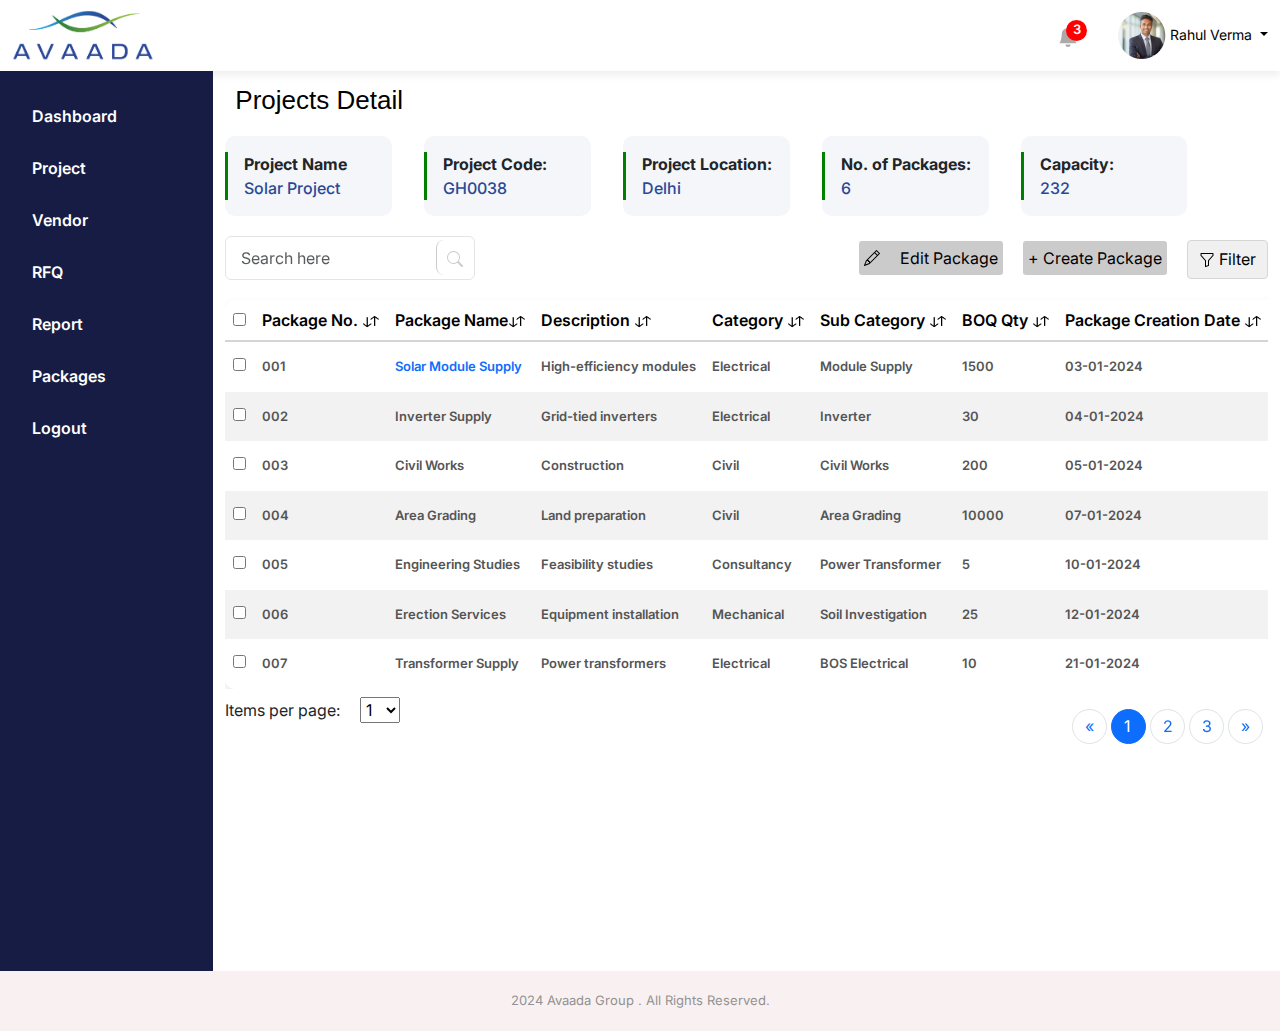
==== commit 0e439f47: "allignment issue resolved and change the links" ====
--- a/Detailproject.html
+++ b/Detailproject.html
@@ -286,7 +286,11 @@
                     <td><input type="checkbox" /></td>
 
                     <td>001</td>
-                    <td>Solar Module Supply</td>
+                    <td class="block_solar">
+                      <a href="Editpackagedetailpage.html"
+                        >Solar Module Supply</a
+                      >
+                    </td>
                     <td>High-efficiency modules</td>
                     <td>Electrical</td>
                     <td>Module Supply</td>
--- a/css/style.css
+++ b/css/style.css
@@ -54,6 +54,7 @@
 
 .top_remove {
   margin-top: 0px;
+  background-color: #f9f1f1;
 }
 
 .space {
@@ -634,7 +635,7 @@
 }
 .bs-wizard > .bs-wizard-step:first-child > .progress {
   left: 50%;
-  width: 50%;
+  width: 60%;
 }
 .bs-wizard > .bs-wizard-step:last-child > .progress {
   width: 50%;
@@ -1466,6 +1467,7 @@
 }
 .Newvendor_category {
   padding-bottom: 10px;
+  text-align: start;
 }
 .clear_btn_status {
   padding-top: 10px;
@@ -1896,8 +1898,9 @@
   gap: 1rem;
 }
 .vendor_maine_content1 {
-  background-color: #f4f6f9;
+  background-color: #fff;
   color: #000;
+  border: 1px solid #9c9696;
 }
 .btn_uloadfile {
   background-color: #f6f5f5;
@@ -1926,7 +1929,7 @@
 .maine_btn_bom_block {
   font-family: sans-serif;
   font-weight: 600;
-  font-size: 16px;
+  font-size: 13px;
   color: #5c5a5a;
 }
 .closebtn_submit_block_btn {
@@ -1995,3 +1998,391 @@
   color: #f47500;
 }
 /* RFQ Listing code CSS */
+
+/* RFQ Detail code start */
+
+.down_teh_comer .btn-light {
+  background-color: #caced2;
+
+  width: auto;
+}
+
+.timer_rfq_validity {
+  display: flex;
+  margin-top: 13px;
+}
+
+.timer-container {
+  display: flex;
+
+  justify-content: space-between;
+
+  align-items: flex-end;
+}
+
+.timer-box {
+  text-align: center;
+
+  margin-right: 10px;
+}
+
+.timer-label {
+  color: #565151;
+
+  font-size: 14px;
+
+  font-weight: 600;
+
+  padding-bottom: 22px;
+
+  margin-right: 10px;
+}
+
+.timer-number {
+  color: #454545;
+
+  font-size: 12px;
+
+  background-color: #dedede;
+
+  width: 35px;
+
+  height: 35px;
+
+  display: flex;
+
+  justify-content: center;
+
+  align-items: center;
+
+  border: 1px solid #cdd4d9;
+
+  border-radius: 8px;
+}
+
+.timer-text {
+  color: #454545;
+
+  font-size: 10px;
+}
+
+.date-picker-container {
+  background-color: #fff;
+  margin-right: 15px;
+}
+
+.date-picker-container label {
+  display: block;
+
+  font-size: 14px;
+
+  color: #a09d9d;
+
+  margin-bottom: 5px;
+
+  font-weight: 600;
+}
+
+.date-picker-container .rfq-label {
+  font-size: 14px;
+
+  color: #565151;
+
+  padding-top: 27px;
+
+  margin-right: 11px;
+}
+
+.date-picker-container .date-range {
+  display: flex;
+}
+
+.date-picker-container .date-range > div {
+  flex: 1;
+}
+
+.date-picker-container .date-range input[type="date"] {
+  width: 88%;
+
+  padding: 4px;
+
+  margin-bottom: 10px;
+
+  font-size: 14px;
+
+  color: #a09d9d;
+
+  border: 1px solid #ccc;
+
+  border-radius: 3px;
+
+  box-sizing: border-box;
+}
+
+.date-picker-container input[type="submit"] {
+  background-color: #4caf50;
+
+  color: #fff;
+
+  border: none;
+
+  padding: 10px 20px;
+
+  cursor: pointer;
+
+  border-radius: 3px;
+}
+
+.date-picker-container input[type="submit"]:hover {
+  background-color: #45a049;
+}
+
+.tbl_w {
+  width: 42%;
+}
+
+.rfq-detail-tble .form-control {
+  width: auto;
+}
+
+.time_sheet {
+  width: 14%;
+}
+
+.vnr_information {
+  width: 17%;
+}
+
+.avaada_quality {
+  width: 22%;
+}
+
+.mandatory {
+  color: red;
+}
+
+.listing_main table {
+  width: 100%;
+
+  border-collapse: collapse;
+
+  margin-top: 20px;
+
+  box-shadow: 0 4px 8px rgba(0, 0, 0, 0.1);
+
+  border-radius: 10px;
+
+  overflow: hidden;
+}
+
+.listing_main th,
+td {
+  /*border: 1px solid #ddd;*/
+
+  padding: 8px;
+
+  text-align: left;
+}
+
+.listing_main th {
+  background-color: white;
+
+  cursor: pointer;
+  color: #3767f0;
+  font-weight: 600;
+
+  border-bottom: #d8d4d4 solid 2px;
+}
+
+.listing_main tr.gray-row,
+tbody tr:nth-child(even) {
+  background-color: #f2f2f2;
+}
+
+.listing_main tr.gray-row,
+tbody tr:nth-child(odd) {
+  background-color: #fff;
+}
+
+.bar-bx {
+  max-width: 329px;
+  position: relative;
+  left: 10rem;
+}
+
+.twenty-br {
+  position: absolute;
+
+  left: -42px;
+
+  top: 48px;
+}
+
+.hundred-br {
+  position: absolute;
+
+  right: -47px;
+
+  top: 48px;
+}
+
+.bar-bx h2 {
+  font-size: 13px;
+}
+
+.progress-bar {
+  position: relative;
+
+  height: 21px;
+
+  border-radius: 25px;
+
+  margin-bottom: 20px;
+
+  background: #d9d9d9;
+}
+
+.progress-bar-inner {
+  height: 100%;
+
+  background-color: #218eca !important;
+
+  width: 20%; /* Change this value to set the progress */
+
+  transition: width 0.3s ease;
+}
+
+.third-div {
+  text-align: center;
+
+  padding: 10px;
+
+  border: 1px solid #ccc;
+
+  margin-bottom: 20px;
+}
+.detail a {
+  text-decoration: none !important;
+}
+.evaluation_block {
+  font-size: 20px;
+  font-family: sans-serif;
+  font-weight: 600;
+  margin-bottom: 10px;
+  text-align: center;
+}
+.block_evaluation {
+  font-size: 16px;
+  font-family: sans-serif;
+  text-align: center;
+}
+.approval_block {
+  height: 15rem;
+  margin: 2rem;
+}
+.bs-wizard {
+  padding: 0 0 10px 0;
+}
+.bs-wizard > .bs-wizard-step {
+  padding: 0;
+  position: relative;
+  width: 20%;
+}
+.bs-wizard > .bs-wizard-step:first-child > .progress {
+  left: 50%;
+  width: 60%;
+}
+.bs-wizard > .bs-wizard-step.complete > .progress > .progress-bar {
+  width: 100%;
+}
+.bs-wizard > .bs-wizard-step > .bs-wizard-rating {
+  position: absolute;
+  width: 20px;
+  height: 20px;
+  color: #5c5a5a;
+  display: block;
+  background: #0162dd;
+  top: 45px;
+  text-decoration: none;
+  left: 50%;
+  font-weight: 700;
+  font-size: 19px;
+  text-align: center;
+  margin-top: -14px !important;
+  margin-left: -11px !important;
+  border-radius: 50%;
+  top: 40%;
+}
+.bs-wizard > .bs-wizard-step .bs-wizard-info {
+  color: #5c5a5a;
+  font-size: 12px;
+  font-weight: 500;
+}
+.bs-wizard > .bs-wizard-step {
+  padding: 0;
+  position: relative;
+  width: 20%;
+}
+
+.bs-wizard > .bs-wizard-step > .progress {
+  position: relative;
+  border-radius: 0px;
+  height: 3px;
+  box-shadow: none;
+  margin: 20px 0;
+}
+.bs-wizard > .bs-wizard-step > .bs-wizard-dots {
+  position: absolute;
+  width: 20px;
+  height: 20px;
+  color: #5c5a5a;
+  display: block;
+  background: #e6e2e2;
+  top: 45px;
+  text-decoration: none;
+  left: 50%;
+  font-weight: 700;
+  font-size: 19px;
+  text-align: center;
+  margin-top: -14px;
+  margin-left: -15px;
+  border-radius: 50%;
+  top: 40%;
+}
+.bs-wizard > .bs-wizard-step .bs-wizard-info {
+  color: #5c5a5a;
+  font-size: 12px;
+  font-weight: 500;
+}
+.bs-wizard > .bs-wizard-step.complete > .progress > .progress-bar {
+  width: 100%;
+}
+.trophy_listing {
+  display: flex;
+  align-items: baseline;
+  gap: 0.5rem;
+}
+.bidding_block_sky {
+  color: #7e7e7e;
+  font-size: 12px;
+  font-weight: 400;
+}
+.yes_no_btn {
+  padding-bottom: 1rem;
+  margin-top: 10px;
+}
+.finalize_block_listing {
+  font-family: sans-serif;
+  font-size: 18px;
+  color: #000;
+  font-weight: 400;
+  margin-top: 1rem;
+}
+.approved_block_rejected {
+  display: flex;
+  align-items: center;
+  justify-content: center;
+  gap: 1rem;
+}
+
+/* RFQ Detail code end */
